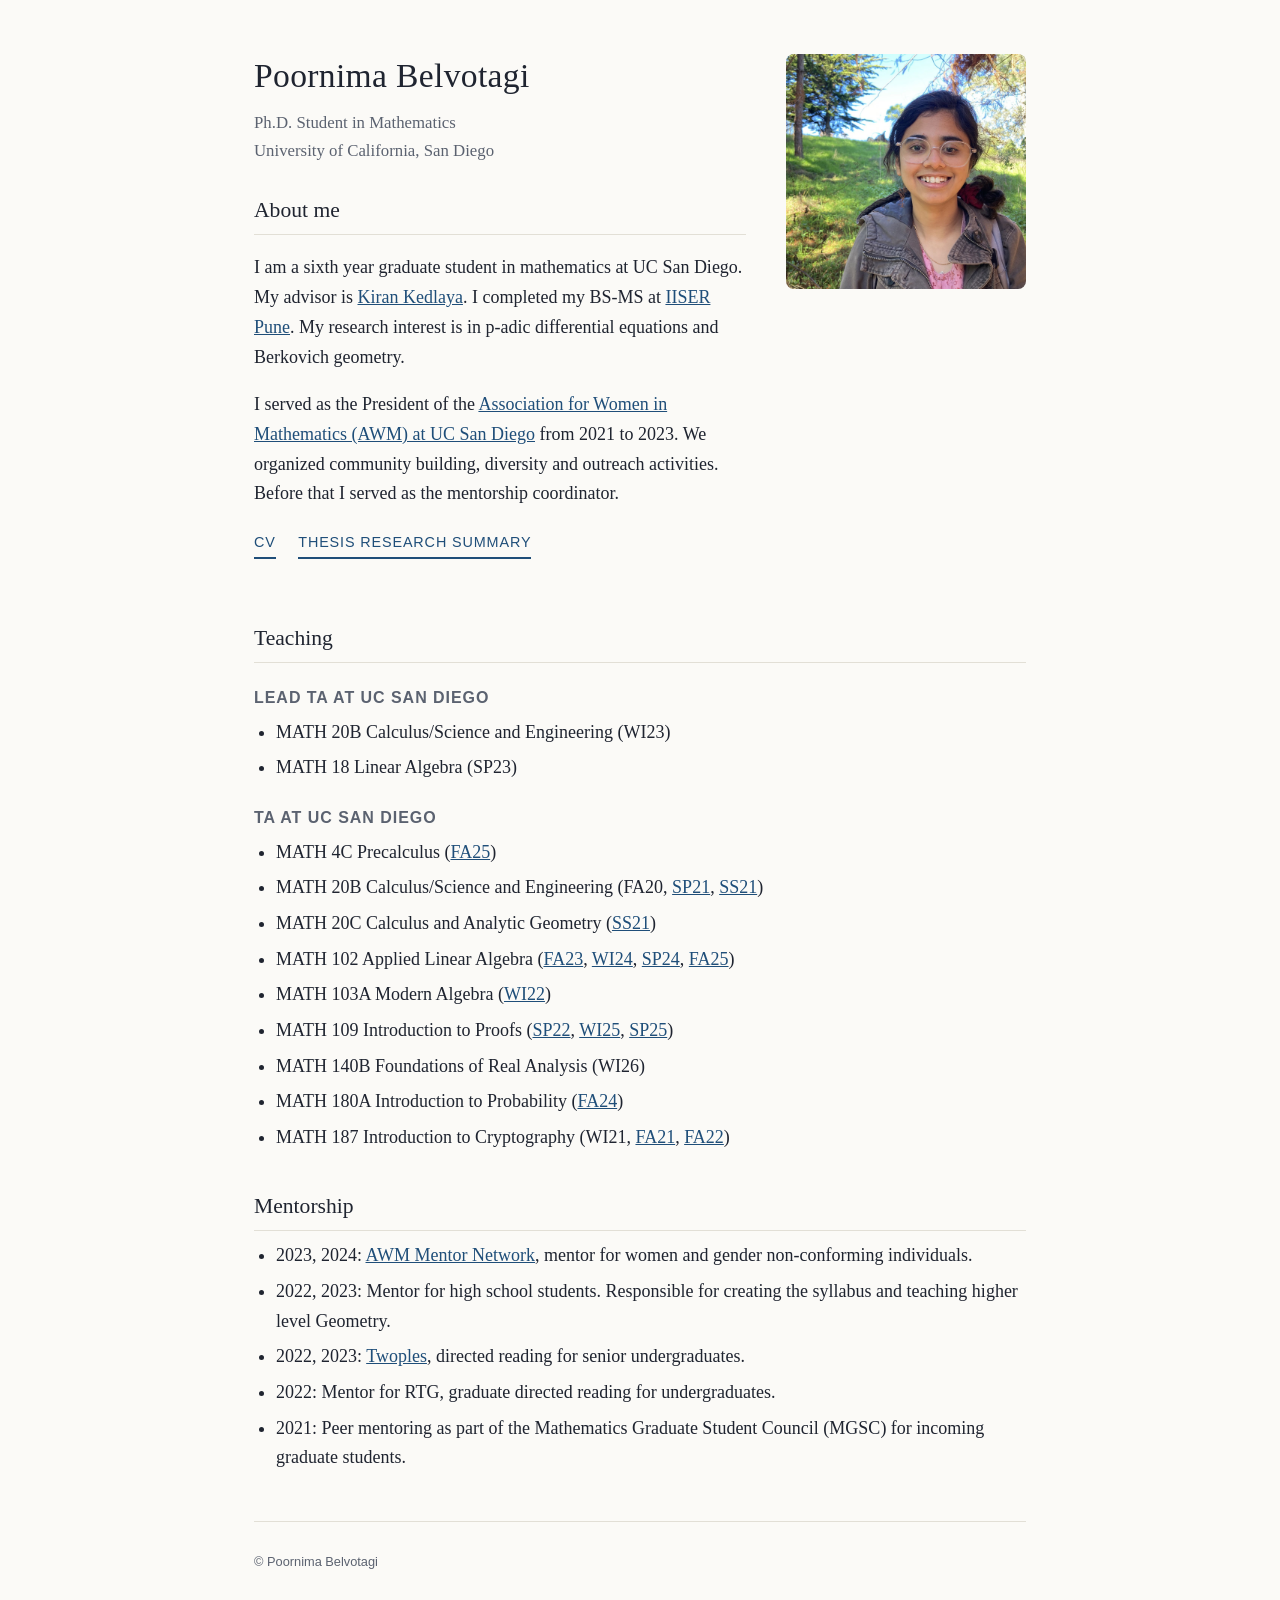
==== index.html @ f70e7dad "website Creating website" ====
<!DOCTYPE html>
<html lang="en">
<head>
  <meta charset="utf-8">
  <meta name="viewport" content="width=device-width, initial-scale=1">
  <title>Poornima Belvotagi | Mathematics, UC San Diego</title>
  <meta name="description" content="Poornima Belvotagi is a graduate student in mathematics at UC San Diego working on p-adic differential equations and Berkovich geometry. Teaching and mentoring experience.">
  <link rel="canonical" href="https://pbelvotagi.github.io/">
  <link rel="stylesheet" href="style.css">
  <meta property="og:title" content="Poornima Belvotagi">
  <meta property="og:description" content="Graduate student in mathematics at UC San Diego. Research in p-adic differential equations and Berkovich geometry.">
  <meta property="og:type" content="website">
  <meta property="og:url" content="https://pbelvotagi.github.io/">
  <meta property="og:image" content="https://pbelvotagi.github.io/headshot.jpg">
</head>
<body>
  <div class="page">

    <section class="intro">
      <div class="intro-text">
        <h1>Poornima Belvotagi</h1>
        <p class="role">Ph.D. Student in Mathematics<br>University of California, San Diego</p>

        <h2 id="about">About me</h2>
        <p>I am a sixth year graduate student in mathematics at UC San Diego. My advisor is <a href="https://kskedlaya.org/">Kiran Kedlaya</a>. I completed my BS-MS at <a href="https://www.iiserpune.ac.in/">IISER Pune</a>. My research interest is in p-adic differential equations and Berkovich geometry.</p>

        <p>I served as the President of the <a href="https://mathweb.ucsd.edu/~awm/">Association for Women in Mathematics (AWM) at UC San Diego</a> from 2021 to 2023. We organized community building, diversity and outreach activities. Before that I served as the mentorship coordinator.</p>

        <p class="links">
          <a href="https://drive.google.com/file/d/1Nvt8D3BYCMYJQCashkSCYskZDz5Z1t-t/view">CV</a>
          <a href="https://drive.google.com/file/d/14t1mYczWjSMkSfrlIX49QI0EFP9V3n8F/view">Thesis research summary</a>
        </p>
      </div>

      <img class="headshot" src="headshot.jpg" alt="Photo of Poornima Belvotagi" width="240">
    </section>

    <section>
      <h2 id="teaching">Teaching</h2>

      <h3>Lead TA at UC San Diego</h3>
      <ul>
        <li>MATH 20B Calculus/Science and Engineering (WI23)</li>
        <li>MATH 18 Linear Algebra (SP23)</li>
      </ul>

      <h3>TA at UC San Diego</h3>
      <ul>
        <li>MATH 4C Precalculus (<a href="https://drive.google.com/file/d/1Ui6wnKZxbGWaFJv9xaz-pzgfWywLoImu/view">FA25</a>)</li>
        <li>MATH 20B Calculus/Science and Engineering (FA20, <a href="https://drive.google.com/file/d/1JRVocdU7_QqCHm2pTaQXjMmWK6nSfB-1/view">SP21</a>, <a href="https://drive.google.com/file/d/16MzFMlzsdbMt2cPk4sND1cEoThnerAlw/view">SS21</a>)</li>
        <li>MATH 20C Calculus and Analytic Geometry (<a href="https://drive.google.com/file/d/1IJ8ExIjaVqni4JqVAeFN-NHYDFPCmqgg/view">SS21</a>)</li>
        <li>MATH 102 Applied Linear Algebra (<a href="https://drive.google.com/file/d/1d9gMvlgnRvO7zar48hTvNWsAeNgm0t98/view">FA23</a>, <a href="https://drive.google.com/file/d/1Np8cZAA2_FHa11zr4eXtX3fhsvSozWYt/view">WI24</a>, <a href="https://drive.google.com/file/d/1T2pCsSr_-cL9obnoQ6tT91n4zlMJ03M0/view">SP24</a>, <a href="https://drive.google.com/file/d/1zVI7HD_ZvFD2SiQdCXvlSSg4UkrEbScN/view">FA25</a>)</li>
        <li>MATH 103A Modern Algebra (<a href="https://drive.google.com/file/d/1EMV0etMQ-hIv2tWu0ofEubKqpKQuTdxe/view">WI22</a>)</li>
        <li>MATH 109 Introduction to Proofs (<a href="https://drive.google.com/file/d/1CfNi4xoBbcT1K_hsdYRdKQFLzUbUwKiN/view">SP22</a>, <a href="https://drive.google.com/file/d/1KF4n_v-xoWoXSqp7eG3g1G2eOMtgyVia/view">WI25</a>, <a href="https://drive.google.com/file/d/1DcUz884N5t49GnwVMb-D4zE1RAWxaleh/view">SP25</a>)</li>
        <li>MATH 140B Foundations of Real Analysis (WI26)</li>
        <li>MATH 180A Introduction to Probability (<a href="https://drive.google.com/file/d/1fLjoKS9vLAiXfsyc8k4X1Ad19F9_pWI0/view">FA24</a>)</li>
        <li>MATH 187 Introduction to Cryptography (WI21, <a href="https://drive.google.com/file/d/1jT_YfSSTyh6XSeYwfJGTOXqKoUUSGb8o/view">FA21</a>, <a href="https://drive.google.com/file/d/1CkOIeg835KuJWDXee4daPRcwJp1T0amG/view">FA22</a>)</li>
      </ul>
    </section>

    <section>
      <h2 id="mentorship">Mentorship</h2>
      <ul>
        <li>2023, 2024: <a href="https://awm-math.org/programs/mentor-network/">AWM Mentor Network</a>, mentor for women and gender non-conforming individuals.</li>
        <li>2022, 2023: Mentor for high school students. Responsible for creating the syllabus and teaching higher level Geometry.</li>
        <li>2022, 2023: <a href="https://sites.google.com/view/twoples/home">Twoples</a>, directed reading for senior undergraduates.</li>
        <li>2022: Mentor for RTG, graduate directed reading for undergraduates.</li>
        <li>2021: Peer mentoring as part of the Mathematics Graduate Student Council (MGSC) for incoming graduate students.</li>
      </ul>
    </section>

    <footer>
      <p>&copy; Poornima Belvotagi</p>
    </footer>
  </div>
</body>
</html>
---- style.css ----
:root {
  --bg: #fbfaf7;
  --text: #1f2430;
  --muted: #5b6270;
  --accent: #1f4e79;
  --rule: #e2dfd6;
}

@media (prefers-color-scheme: dark) {
  :root {
    --bg: #14171d;
    --text: #e8e6e1;
    --muted: #a3a9b5;
    --accent: #8ab4e8;
    --rule: #2a2f3a;
  }
}

* { box-sizing: border-box; }

body {
  margin: 0;
  background: var(--bg);
  color: var(--text);
  font-family: Georgia, "Times New Roman", serif;
  line-height: 1.65;
  font-size: 18px;
}

.page {
  max-width: 820px;
  margin: 0 auto;
  padding: 48px 24px 40px;
}

/* Intro: text on the left, headshot on the right */
.intro {
  display: grid;
  grid-template-columns: 1fr 240px;
  gap: 40px;
  align-items: start;
  padding-bottom: 8px;
}

.headshot {
  width: 240px;
  height: auto;
  border-radius: 8px;
  display: block;
  margin-top: 6px;
}

h1 {
  font-size: 2.1rem;
  font-weight: normal;
  margin: 0 0 6px;
  letter-spacing: 0.01em;
}

.role {
  margin: 0 0 8px;
  color: var(--muted);
  font-size: 1.05rem;
}

h2 {
  font-size: 1.35rem;
  font-weight: normal;
  margin: 36px 0 10px;
  padding-bottom: 6px;
  border-bottom: 1px solid var(--rule);
}

.intro h2 { margin-top: 28px; }

h3 {
  font-size: 1rem;
  margin: 22px 0 6px;
  font-family: -apple-system, "Segoe UI", Helvetica, Arial, sans-serif;
  text-transform: uppercase;
  letter-spacing: 0.06em;
  color: var(--muted);
}

a { color: var(--accent); }

.links a {
  display: inline-block;
  margin-right: 18px;
  font-family: -apple-system, "Segoe UI", Helvetica, Arial, sans-serif;
  font-size: 0.9rem;
  text-transform: uppercase;
  letter-spacing: 0.06em;
  text-decoration: none;
  border-bottom: 2px solid var(--accent);
  padding-bottom: 2px;
}

ul { padding-left: 22px; margin-top: 6px; }
li { margin-bottom: 6px; }

footer {
  margin-top: 48px;
  padding-top: 16px;
  border-top: 1px solid var(--rule);
  color: var(--muted);
  font-family: -apple-system, "Segoe UI", Helvetica, Arial, sans-serif;
  font-size: 0.8rem;
}

/* On narrow screens, put the photo above the text */
@media (max-width: 640px) {
  body { font-size: 17px; }
  .page { padding-top: 32px; }
  .intro {
    grid-template-columns: 1fr;
    gap: 20px;
  }
  .headshot {
    order: -1;
    width: 180px;
  }
}
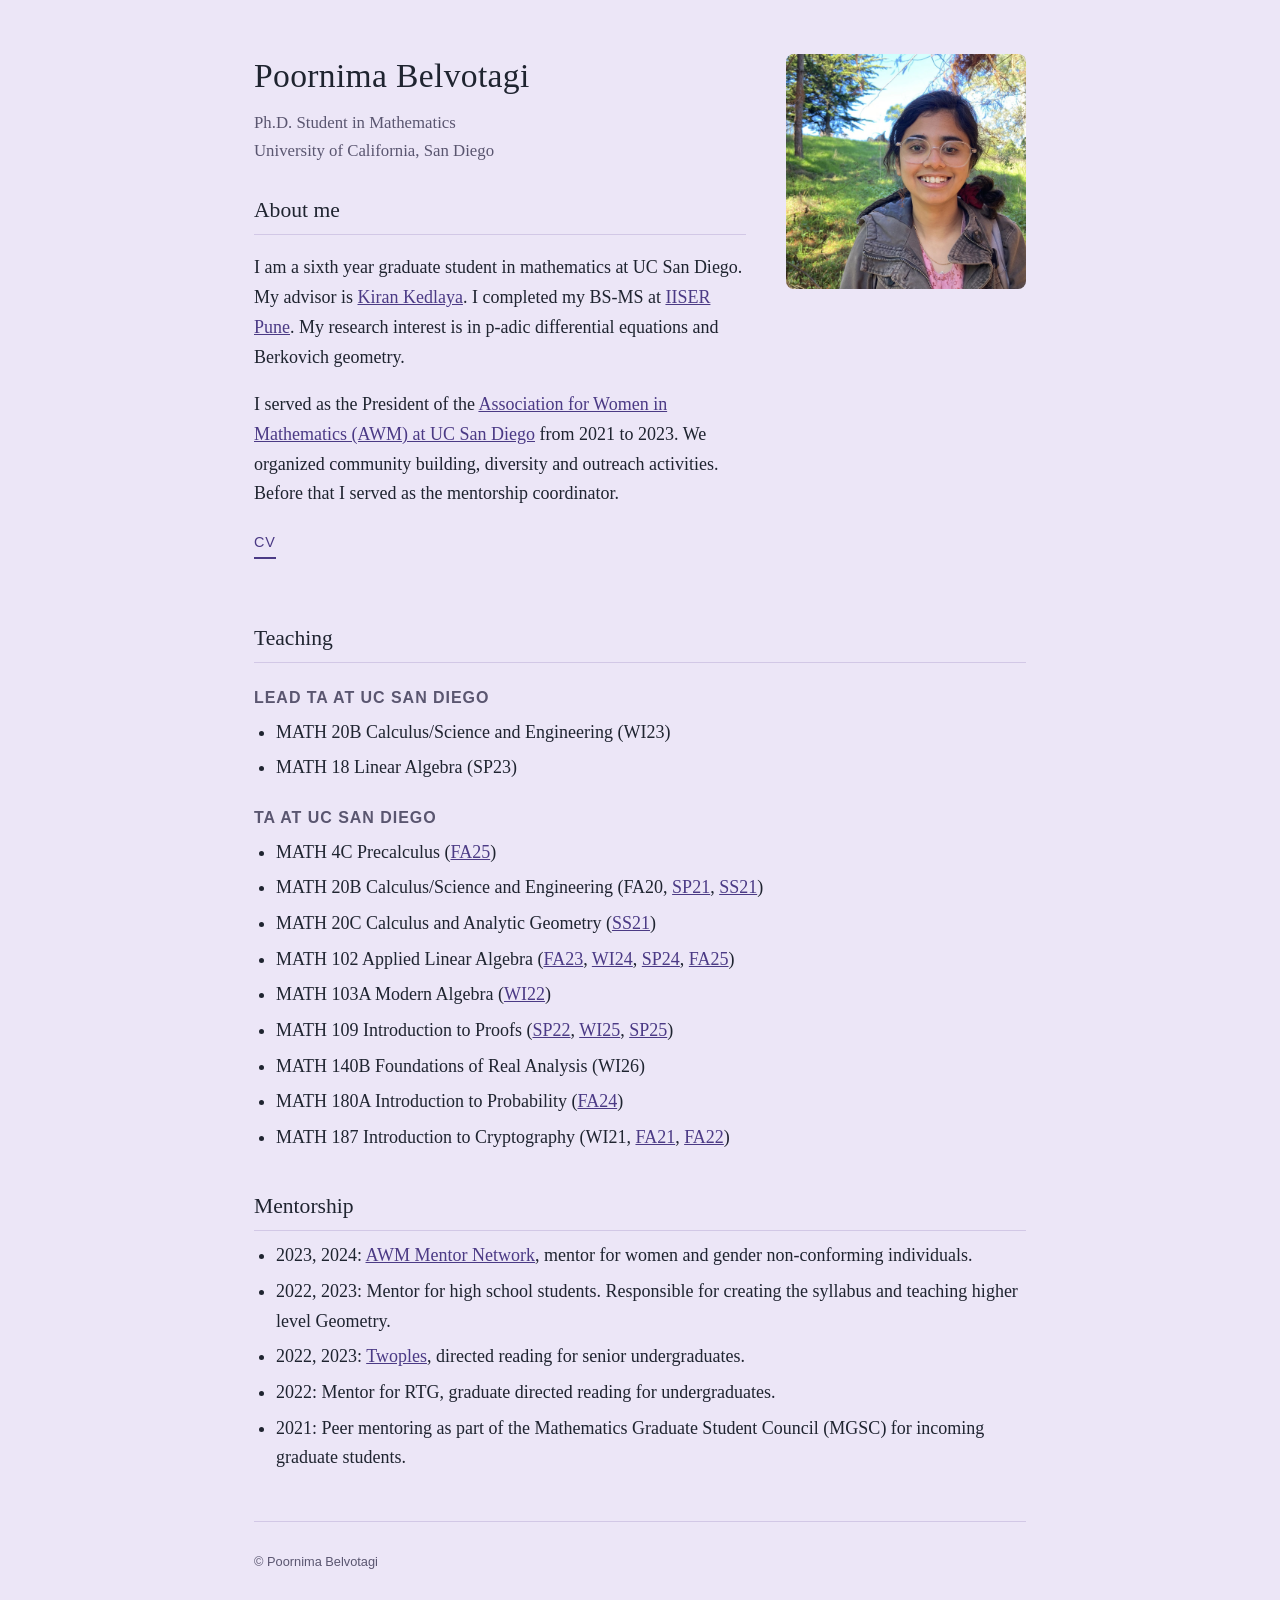
==== commit 59ffaabc: "updated cv" ====
--- a/index.html
+++ b/index.html
@@ -27,9 +27,7 @@
         <p>I served as the President of the <a href="https://mathweb.ucsd.edu/~awm/">Association for Women in Mathematics (AWM) at UC San Diego</a> from 2021 to 2023. We organized community building, diversity and outreach activities. Before that I served as the mentorship coordinator.</p>
 
         <p class="links">
-          <a href="https://drive.google.com/file/d/1Nvt8D3BYCMYJQCashkSCYskZDz5Z1t-t/view">CV</a>
-          <a href="https://drive.google.com/file/d/14t1mYczWjSMkSfrlIX49QI0EFP9V3n8F/view">Thesis research summary</a>
-        </p>
+          <a href="cv.pdf">CV</a>        </p>
       </div>
 
       <img class="headshot" src="headshot.jpg" alt="Photo of Poornima Belvotagi" width="240">
@@ -46,15 +44,15 @@
 
       <h3>TA at UC San Diego</h3>
       <ul>
-        <li>MATH 4C Precalculus (<a href="https://drive.google.com/file/d/1Ui6wnKZxbGWaFJv9xaz-pzgfWywLoImu/view">FA25</a>)</li>
-        <li>MATH 20B Calculus/Science and Engineering (FA20, <a href="https://drive.google.com/file/d/1JRVocdU7_QqCHm2pTaQXjMmWK6nSfB-1/view">SP21</a>, <a href="https://drive.google.com/file/d/16MzFMlzsdbMt2cPk4sND1cEoThnerAlw/view">SS21</a>)</li>
-        <li>MATH 20C Calculus and Analytic Geometry (<a href="https://drive.google.com/file/d/1IJ8ExIjaVqni4JqVAeFN-NHYDFPCmqgg/view">SS21</a>)</li>
-        <li>MATH 102 Applied Linear Algebra (<a href="https://drive.google.com/file/d/1d9gMvlgnRvO7zar48hTvNWsAeNgm0t98/view">FA23</a>, <a href="https://drive.google.com/file/d/1Np8cZAA2_FHa11zr4eXtX3fhsvSozWYt/view">WI24</a>, <a href="https://drive.google.com/file/d/1T2pCsSr_-cL9obnoQ6tT91n4zlMJ03M0/view">SP24</a>, <a href="https://drive.google.com/file/d/1zVI7HD_ZvFD2SiQdCXvlSSg4UkrEbScN/view">FA25</a>)</li>
-        <li>MATH 103A Modern Algebra (<a href="https://drive.google.com/file/d/1EMV0etMQ-hIv2tWu0ofEubKqpKQuTdxe/view">WI22</a>)</li>
-        <li>MATH 109 Introduction to Proofs (<a href="https://drive.google.com/file/d/1CfNi4xoBbcT1K_hsdYRdKQFLzUbUwKiN/view">SP22</a>, <a href="https://drive.google.com/file/d/1KF4n_v-xoWoXSqp7eG3g1G2eOMtgyVia/view">WI25</a>, <a href="https://drive.google.com/file/d/1DcUz884N5t49GnwVMb-D4zE1RAWxaleh/view">SP25</a>)</li>
+        <li>MATH 4C Precalculus (<a href="reviews/math4c-fa25.pdf">FA25</a>)</li>
+        <li>MATH 20B Calculus/Science and Engineering (FA20, <a href="reviews/math20b-sp21.pdf">SP21</a>, <a href="reviews/math20b-ss21.pdf">SS21</a>)</li>
+        <li>MATH 20C Calculus and Analytic Geometry (<a href="reviews/math20c-ss21.pdf">SS21</a>)</li>
+        <li>MATH 102 Applied Linear Algebra (<a href="reviews/math102-fa23.pdf">FA23</a>, <a href="reviews/math102-wi24.pdf">WI24</a>, <a href="reviews/math102-sp24.pdf">SP24</a>, <a href="reviews/math102-fa25.pdf">FA25</a>)</li>
+        <li>MATH 103A Modern Algebra (<a href="reviews/math103a-wi22.pdf">WI22</a>)</li>
+        <li>MATH 109 Introduction to Proofs (<a href="reviews/math109-sp22.pdf">SP22</a>, <a href="reviews/math109-wi25.pdf">WI25</a>, <a href="reviews/math109-sp25.pdf">SP25</a>)</li>
         <li>MATH 140B Foundations of Real Analysis (WI26)</li>
-        <li>MATH 180A Introduction to Probability (<a href="https://drive.google.com/file/d/1fLjoKS9vLAiXfsyc8k4X1Ad19F9_pWI0/view">FA24</a>)</li>
-        <li>MATH 187 Introduction to Cryptography (WI21, <a href="https://drive.google.com/file/d/1jT_YfSSTyh6XSeYwfJGTOXqKoUUSGb8o/view">FA21</a>, <a href="https://drive.google.com/file/d/1CkOIeg835KuJWDXee4daPRcwJp1T0amG/view">FA22</a>)</li>
+        <li>MATH 180A Introduction to Probability (<a href="reviews/math180a-fa24.pdf">FA24</a>)</li>
+        <li>MATH 187 Introduction to Cryptography (WI21, <a href="reviews/math187a-fa21.pdf">FA21</a>, <a href="reviews/math187a-fa22.pdf">FA22</a>)</li>
       </ul>
     </section>
 
--- a/style.css
+++ b/style.css
@@ -1,18 +1,18 @@
 :root {
-  --bg: #fbfaf7;
+  --bg: #ece6f7;
   --text: #1f2430;
-  --muted: #5b6270;
-  --accent: #1f4e79;
-  --rule: #e2dfd6;
+  --muted: #5a5670;
+  --accent: #4b3a85;
+  --rule: #d2c8e6;
 }
 
 @media (prefers-color-scheme: dark) {
   :root {
-    --bg: #14171d;
-    --text: #e8e6e1;
-    --muted: #a3a9b5;
-    --accent: #8ab4e8;
-    --rule: #2a2f3a;
+    --bg: #1a1724;
+    --text: #e8e6ee;
+    --muted: #a9a5bb;
+    --accent: #b9a6ee;
+    --rule: #2e2940;
   }
 }
 
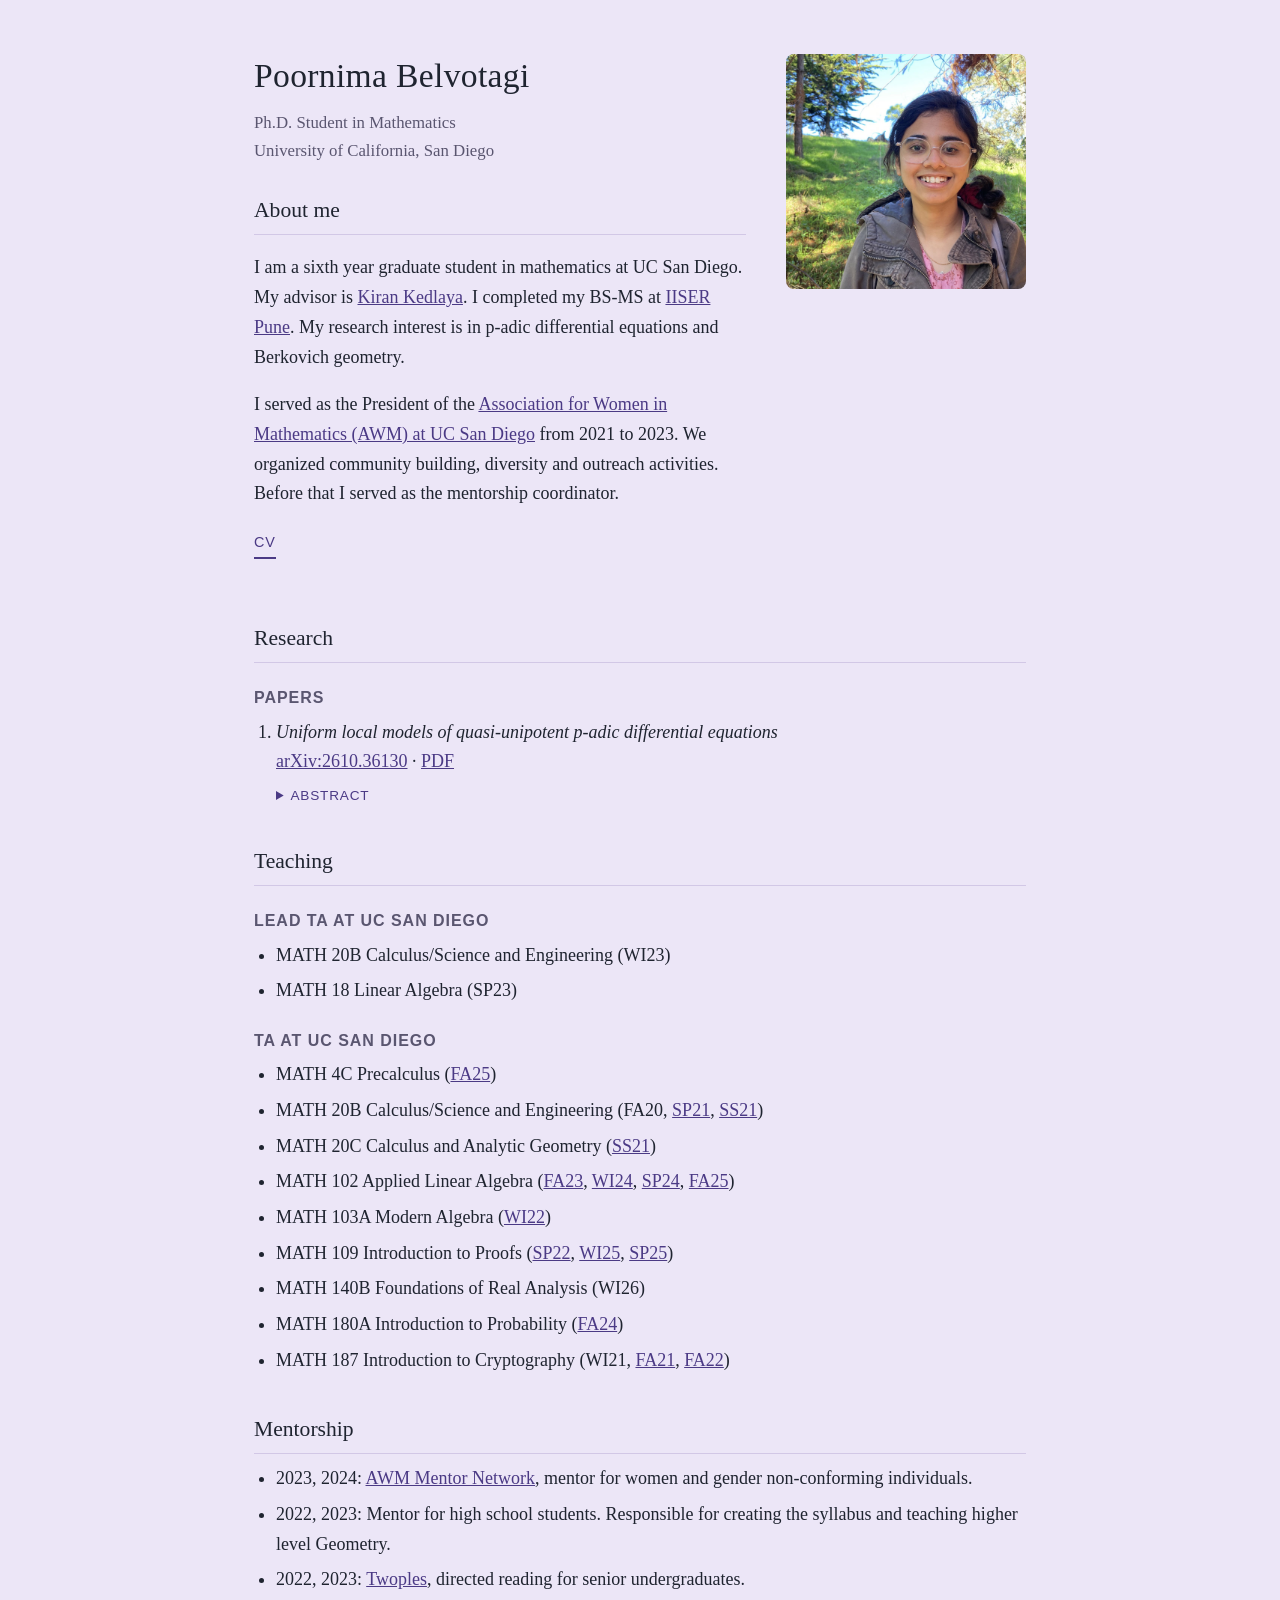
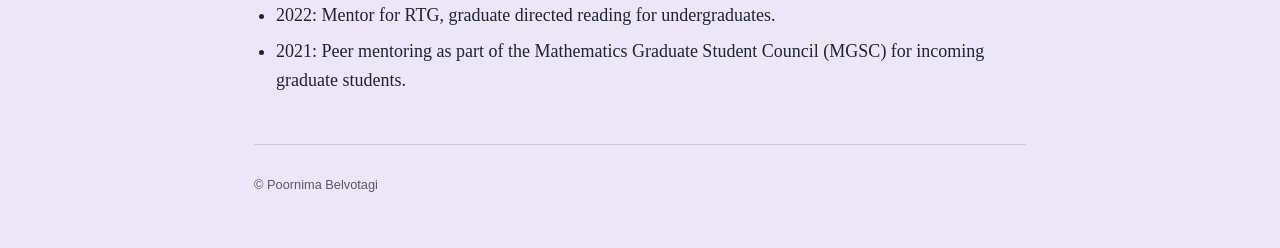
==== commit 6e0928dd: "Add files via upload" ====
--- a/index.html
+++ b/index.html
@@ -34,6 +34,22 @@
     </section>
 
     <section>
+      <h2 id="research">Research</h2>
+
+      <h3>Papers</h3>
+      <ol class="papers">
+        <li>
+          <em>Uniform local models of quasi-unipotent p-adic differential equations</em><br>
+          <a href="https://arxiv.org/abs/2610.36130">arXiv:2610.36130</a> &middot; <a href="https://arxiv.org/pdf/2610.36130">PDF</a>
+          <details>
+            <summary>Abstract</summary>
+            <p>We construct uniform analytic models of quasi-unipotent differential modules over Robba rings. For modules of rank at most r and highest ramification break at most b, the inner radius of the model annulus depends only on r,b and the residue characteristic p. At each radius, the model admits a basis, possibly depending on the radius, in which the connection matrix is bounded by a constant depending only on r,b,p. Both bounds are independent of the coefficient field, and these analytic models require no coefficient extension. A prescribed absolute Frobenius structure extends to such a bounded model with the same radius and connection bound. After a finite coefficient extension, we also realize quasi-constant modules, which carry the finite local monodromy, as differential direct summands of sums of pushforwards of rank-one modules, with uniformly bounded cover degrees and highest breaks of the inducing modules.</p>
+          </details>
+        </li>
+      </ol>
+    </section>
+
+    <section>
       <h2 id="teaching">Teaching</h2>
 
       <h3>Lead TA at UC San Diego</h3>
@@ -44,15 +60,15 @@
 
       <h3>TA at UC San Diego</h3>
       <ul>
-        <li>MATH 4C Precalculus (<a href="reviews/math4c-fa25.pdf">FA25</a>)</li>
-        <li>MATH 20B Calculus/Science and Engineering (FA20, <a href="reviews/math20b-sp21.pdf">SP21</a>, <a href="reviews/math20b-ss21.pdf">SS21</a>)</li>
-        <li>MATH 20C Calculus and Analytic Geometry (<a href="reviews/math20c-ss21.pdf">SS21</a>)</li>
-        <li>MATH 102 Applied Linear Algebra (<a href="reviews/math102-fa23.pdf">FA23</a>, <a href="reviews/math102-wi24.pdf">WI24</a>, <a href="reviews/math102-sp24.pdf">SP24</a>, <a href="reviews/math102-fa25.pdf">FA25</a>)</li>
-        <li>MATH 103A Modern Algebra (<a href="reviews/math103a-wi22.pdf">WI22</a>)</li>
-        <li>MATH 109 Introduction to Proofs (<a href="reviews/math109-sp22.pdf">SP22</a>, <a href="reviews/math109-wi25.pdf">WI25</a>, <a href="reviews/math109-sp25.pdf">SP25</a>)</li>
+        <li>MATH 4C Precalculus (<a href="math4c-fa25.pdf">FA25</a>)</li>
+        <li>MATH 20B Calculus/Science and Engineering (FA20, <a href="math20b-sp21.pdf">SP21</a>, <a href="math20b-ss21.pdf">SS21</a>)</li>
+        <li>MATH 20C Calculus and Analytic Geometry (<a href="math20c-ss21.pdf">SS21</a>)</li>
+        <li>MATH 102 Applied Linear Algebra (<a href="math102-fa23.pdf">FA23</a>, <a href="math102-wi24.pdf">WI24</a>, <a href="math102-sp24.pdf">SP24</a>, <a href="math102-fa25.pdf">FA25</a>)</li>
+        <li>MATH 103A Modern Algebra (<a href="math103a-wi22.pdf">WI22</a>)</li>
+        <li>MATH 109 Introduction to Proofs (<a href="math109-sp22.pdf">SP22</a>, <a href="math109-wi25.pdf">WI25</a>, <a href="math109-sp25.pdf">SP25</a>)</li>
         <li>MATH 140B Foundations of Real Analysis (WI26)</li>
-        <li>MATH 180A Introduction to Probability (<a href="reviews/math180a-fa24.pdf">FA24</a>)</li>
-        <li>MATH 187 Introduction to Cryptography (WI21, <a href="reviews/math187a-fa21.pdf">FA21</a>, <a href="reviews/math187a-fa22.pdf">FA22</a>)</li>
+        <li>MATH 180A Introduction to Probability (<a href="math180a-fa24.pdf">FA24</a>)</li>
+        <li>MATH 187 Introduction to Cryptography (WI21, <a href="math187a-fa21.pdf">FA21</a>, <a href="math187a-fa22.pdf">FA22</a>)</li>
       </ul>
     </section>
 
--- a/style.css
+++ b/style.css
@@ -97,6 +97,25 @@
 }
 
 ul { padding-left: 22px; margin-top: 6px; }
+ol.papers { padding-left: 22px; margin-top: 6px; }
+
+details { margin-top: 8px; }
+
+summary {
+  cursor: pointer;
+  color: var(--accent);
+  font-family: -apple-system, "Segoe UI", Helvetica, Arial, sans-serif;
+  font-size: 0.85rem;
+  text-transform: uppercase;
+  letter-spacing: 0.06em;
+}
+
+details p {
+  margin: 10px 0 4px;
+  padding: 4px 0 4px 16px;
+  border-left: 3px solid var(--accent);
+  font-size: 0.95rem;
+}
 li { margin-bottom: 6px; }
 
 footer {
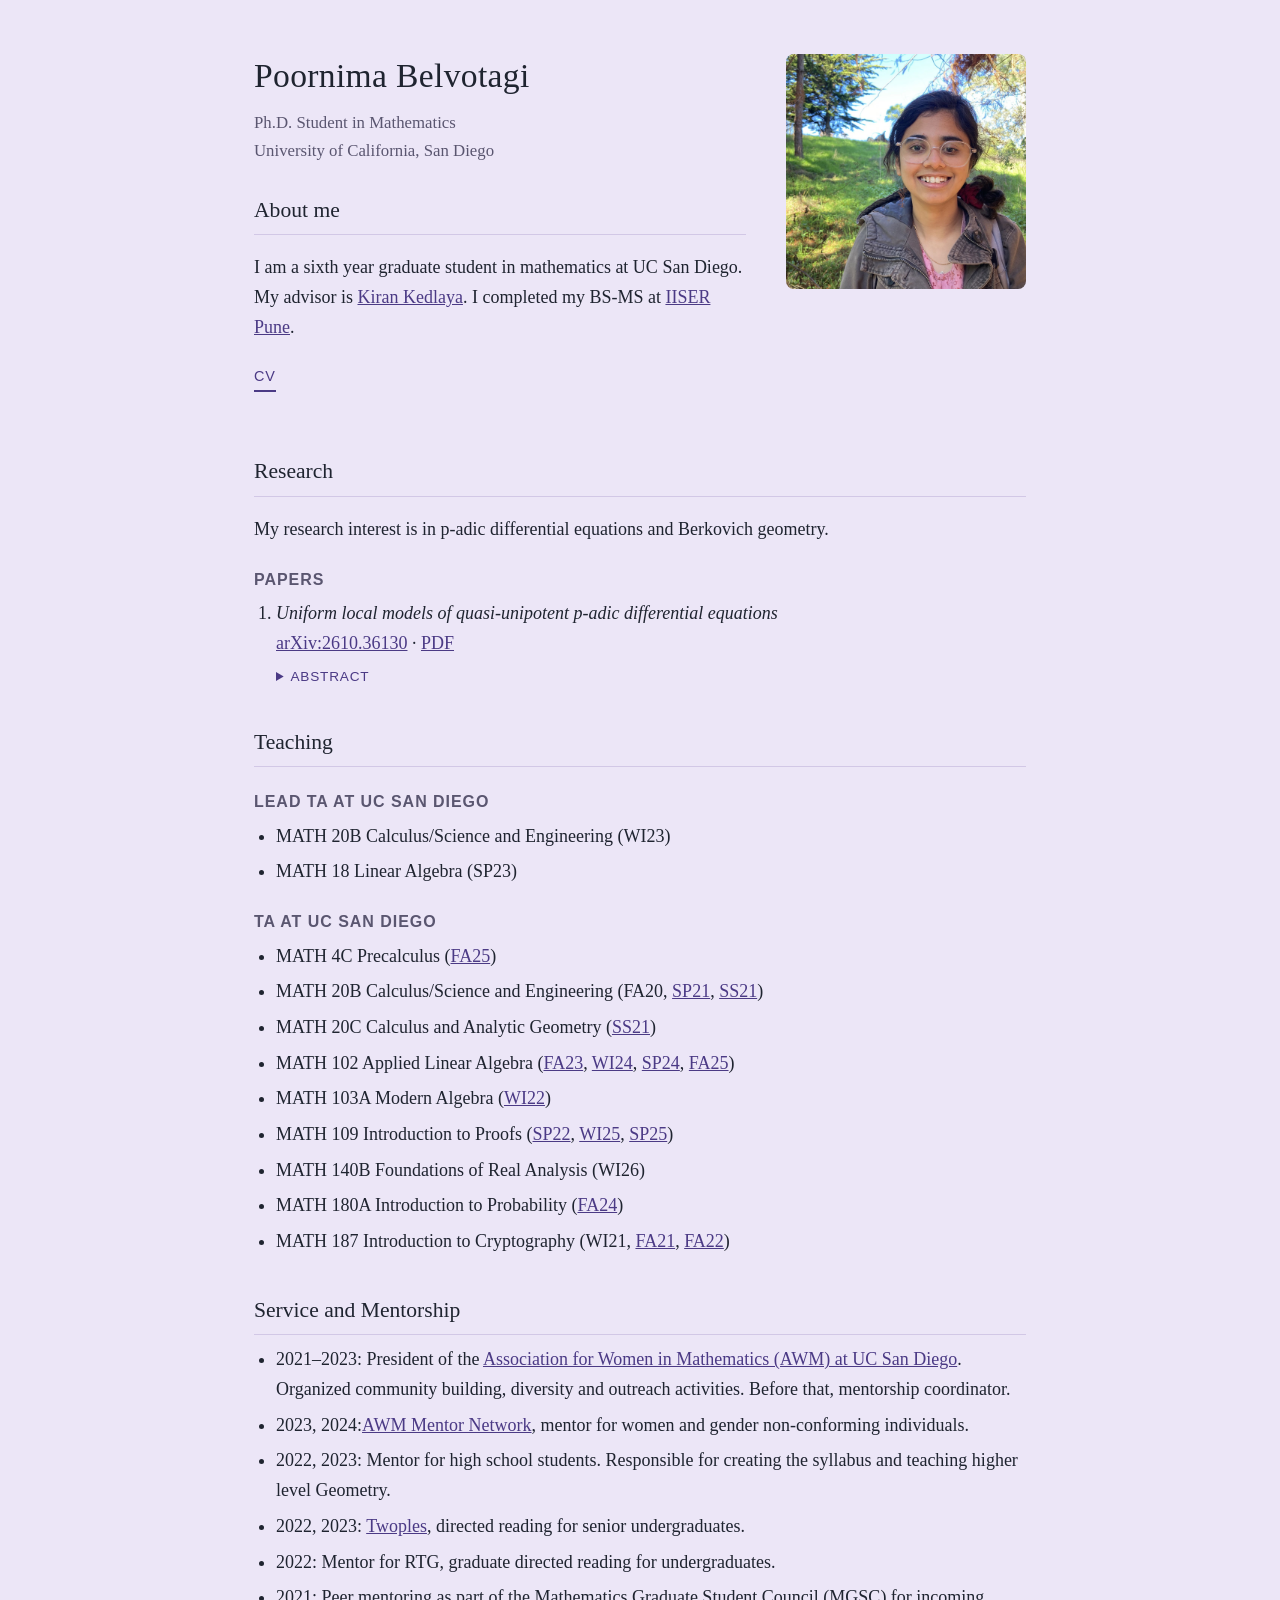
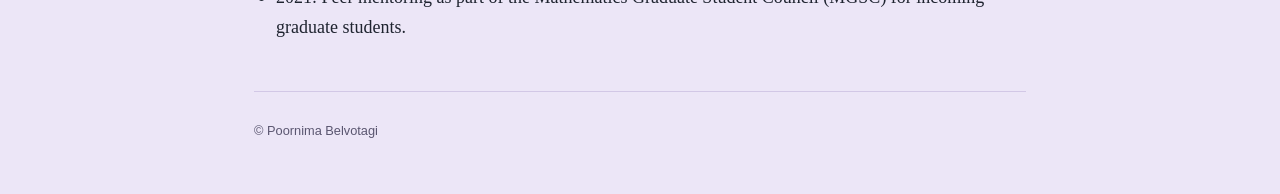
==== commit a95ca604: "Add files via upload" ====
--- a/index.html
+++ b/index.html
@@ -22,9 +22,7 @@
         <p class="role">Ph.D. Student in Mathematics<br>University of California, San Diego</p>
 
         <h2 id="about">About me</h2>
-        <p>I am a sixth year graduate student in mathematics at UC San Diego. My advisor is <a href="https://kskedlaya.org/">Kiran Kedlaya</a>. I completed my BS-MS at <a href="https://www.iiserpune.ac.in/">IISER Pune</a>. My research interest is in p-adic differential equations and Berkovich geometry.</p>
-
-        <p>I served as the President of the <a href="https://mathweb.ucsd.edu/~awm/">Association for Women in Mathematics (AWM) at UC San Diego</a> from 2021 to 2023. We organized community building, diversity and outreach activities. Before that I served as the mentorship coordinator.</p>
+        <p>I am a sixth year graduate student in mathematics at UC San Diego. My advisor is <a href="https://kskedlaya.org/">Kiran Kedlaya</a>. I completed my BS-MS at <a href="https://www.iiserpune.ac.in/">IISER Pune</a>.</p>
 
         <p class="links">
           <a href="cv.pdf">CV</a>        </p>
@@ -35,6 +33,7 @@
 
     <section>
       <h2 id="research">Research</h2>
+      <p>My research interest is in p-adic differential equations and Berkovich geometry.</p>
 
       <h3>Papers</h3>
       <ol class="papers">
@@ -73,9 +72,10 @@
     </section>
 
     <section>
-      <h2 id="mentorship">Mentorship</h2>
+      <h2 id="service">Service and Mentorship</h2>
       <ul>
-        <li>2023, 2024: <a href="https://awm-math.org/programs/mentor-network/">AWM Mentor Network</a>, mentor for women and gender non-conforming individuals.</li>
+        <li>2021&ndash;2023: President of the <a href="https://mathweb.ucsd.edu/~awm/">Association for Women in Mathematics (AWM) at UC San Diego</a>. Organized community building, diversity and outreach activities. Before that, mentorship coordinator.</li>
+        <li>2023, 2024:<a href="https://awm-math.org/programs/mentor-network/">AWM Mentor Network</a>, mentor for women and gender non-conforming individuals.</li>
         <li>2022, 2023: Mentor for high school students. Responsible for creating the syllabus and teaching higher level Geometry.</li>
         <li>2022, 2023: <a href="https://sites.google.com/view/twoples/home">Twoples</a>, directed reading for senior undergraduates.</li>
         <li>2022: Mentor for RTG, graduate directed reading for undergraduates.</li>
